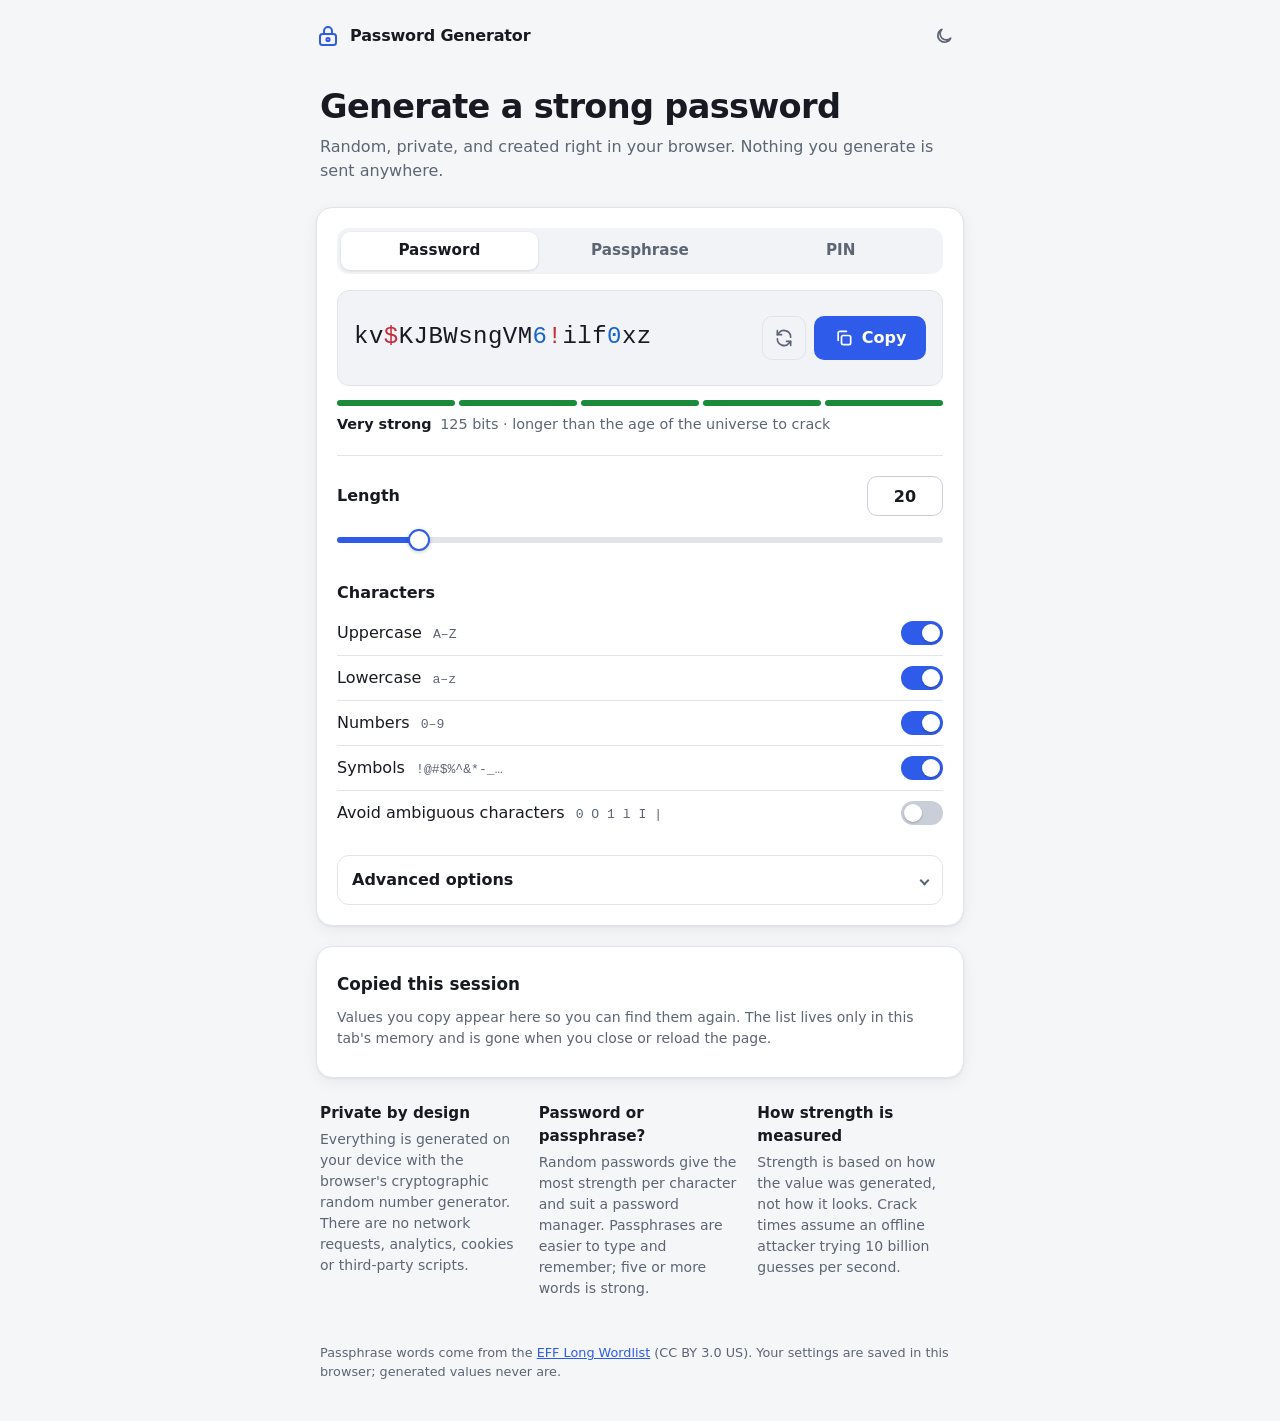
==== index.html @ a78778c0 "Ignore leading zeros and non-digits in numeric inputs Replace type="number" inputs with text inputs " ====
<!doctype html>
<html lang="en">
<head>
  <meta charset="utf-8">
  <meta name="viewport" content="width=device-width, initial-scale=1">
  <meta http-equiv="Content-Security-Policy" content="default-src 'none'; script-src 'self'; style-src 'self'; img-src 'self' data:; base-uri 'none'; form-action 'none'">
  <meta name="referrer" content="no-referrer">
  <title>Password Generator</title>
  <meta name="description" content="Free, open-source generator for strong passwords, passphrases and PINs. Runs entirely in your browser: nothing is sent anywhere.">
  <meta name="theme-color" content="#f5f6f8" media="(prefers-color-scheme: light)">
  <meta name="theme-color" content="#0f1115" media="(prefers-color-scheme: dark)">
  <link rel="icon" href="favicon.svg" type="image/svg+xml">
  <link rel="stylesheet" href="assets/css/style.css">
  <script src="assets/js/theme.js"></script>
</head>
<body>
  <header class="topbar">
    <div class="brand">
      <svg class="brand-icon" viewBox="0 0 24 24" aria-hidden="true"><rect x="4" y="10" width="16" height="11" rx="2.5"/><path d="M8 10V7a4 4 0 0 1 8 0v3"/><circle cx="12" cy="15.5" r="1.6"/></svg>
      <span>Password Generator</span>
    </div>
    <button id="theme-toggle" class="icon-btn" type="button" aria-label="Switch to dark theme" title="Toggle theme">
      <svg class="icon-moon" viewBox="0 0 24 24" aria-hidden="true"><path d="M20 14.5A8 8 0 1 1 9.5 4a6.5 6.5 0 0 0 10.5 10.5z"/></svg>
      <svg class="icon-sun" viewBox="0 0 24 24" aria-hidden="true"><circle cx="12" cy="12" r="4"/><path d="M12 2v2M12 20v2M4.9 4.9l1.4 1.4M17.7 17.7l1.4 1.4M2 12h2M20 12h2M4.9 19.1l1.4-1.4M17.7 6.3l1.4-1.4"/></svg>
    </button>
  </header>

  <main class="container">
    <div class="intro">
      <h1>Generate a strong password</h1>
      <p>Random, private, and created right in your browser. Nothing you generate is sent anywhere.</p>
    </div>

    <section class="card generator" aria-label="Generator">
      <div class="tabs" role="tablist" aria-label="What to generate">
        <button type="button" role="tab" id="tab-password" data-mode="password" aria-controls="panel-password" aria-selected="true">Password</button>
        <button type="button" role="tab" id="tab-passphrase" data-mode="passphrase" aria-controls="panel-passphrase" aria-selected="false" tabindex="-1">Passphrase</button>
        <button type="button" role="tab" id="tab-pin" data-mode="pin" aria-controls="panel-pin" aria-selected="false" tabindex="-1">PIN</button>
      </div>

      <div class="output" id="output">
        <output id="result" class="result" aria-label="Generated value"></output>
        <div class="output-actions">
          <button id="regenerate" class="icon-btn icon-btn-lg" type="button" aria-label="Generate a new one" title="Generate a new one">
            <svg viewBox="0 0 24 24" aria-hidden="true"><path d="M20 11a8 8 0 0 0-14.3-4.9L4 8"/><path d="M4 3v5h5"/><path d="M4 13a8 8 0 0 0 14.3 4.9L20 16"/><path d="M20 21v-5h-5"/></svg>
          </button>
          <button id="copy" class="btn btn-primary" type="button">
            <svg viewBox="0 0 24 24" aria-hidden="true"><rect x="9" y="9" width="11" height="11" rx="2"/><path d="M5 15V6a2 2 0 0 1 2-2h8"/></svg>
            <span id="copy-label">Copy</span>
          </button>
        </div>
      </div>

      <div class="strength" id="strength" data-score="0">
        <div class="meter" aria-hidden="true"><span></span><span></span><span></span><span></span><span></span></div>
        <p class="strength-text" aria-live="polite">
          <strong id="strength-label">–</strong>
          <span id="strength-detail"></span>
        </p>
      </div>

      <!-- Password options -->
      <div class="panel" id="panel-password" role="tabpanel" aria-labelledby="tab-password">
        <div class="field">
          <div class="field-head">
            <label for="pw-length-range">Length</label>
            <input class="num" type="text" id="pw-length" inputmode="numeric" pattern="[0-9]*" maxlength="3" role="spinbutton" spellcheck="false" aria-label="Password length">
          </div>
          <input type="range" id="pw-length-range" class="range">
        </div>

        <fieldset class="group">
          <legend>Characters</legend>
          <label class="toggle"><input type="checkbox" id="pw-upper"><span class="switch" aria-hidden="true"></span><span class="toggle-text">Uppercase <small>A–Z</small></span></label>
          <label class="toggle"><input type="checkbox" id="pw-lower"><span class="switch" aria-hidden="true"></span><span class="toggle-text">Lowercase <small>a–z</small></span></label>
          <label class="toggle"><input type="checkbox" id="pw-digits"><span class="switch" aria-hidden="true"></span><span class="toggle-text">Numbers <small>0–9</small></span></label>
          <label class="toggle"><input type="checkbox" id="pw-symbols"><span class="switch" aria-hidden="true"></span><span class="toggle-text">Symbols <small id="pw-symbols-preview">!@#$%^&amp;*</small></span></label>
          <label class="toggle"><input type="checkbox" id="pw-ambiguous"><span class="switch" aria-hidden="true"></span><span class="toggle-text">Avoid ambiguous characters <small>0 O 1 l I |</small></span></label>
        </fieldset>

        <details class="advanced">
          <summary>Advanced options</summary>
          <div class="advanced-body">
            <div class="row-2">
              <div class="field-inline">
                <label for="pw-min-digits">Minimum numbers</label>
                <input class="num" type="text" id="pw-min-digits" inputmode="numeric" pattern="[0-9]*" maxlength="3" role="spinbutton" spellcheck="false">
              </div>
              <div class="field-inline">
                <label for="pw-min-symbols">Minimum symbols</label>
                <input class="num" type="text" id="pw-min-symbols" inputmode="numeric" pattern="[0-9]*" maxlength="3" role="spinbutton" spellcheck="false">
              </div>
            </div>
            <div class="field-text">
              <label for="pw-symbol-set">Symbols to use</label>
              <input type="text" id="pw-symbol-set" class="text mono" spellcheck="false" autocomplete="off" autocapitalize="off">
              <p class="hint">Some sites only accept certain symbols. Edit this list to match.</p>
            </div>
            <div class="field-text">
              <label for="pw-exclude">Never use these characters</label>
              <input type="text" id="pw-exclude" class="text mono" spellcheck="false" autocomplete="off" autocapitalize="off" placeholder="e.g. &quot;'`\">
            </div>
            <button type="button" id="pw-reset" class="btn btn-ghost btn-sm">Reset to defaults</button>
          </div>
        </details>
      </div>

      <!-- Passphrase options -->
      <div class="panel" id="panel-passphrase" role="tabpanel" aria-labelledby="tab-passphrase" hidden>
        <div class="field">
          <div class="field-head">
            <label for="pp-words-range">Number of words</label>
            <input class="num" type="text" id="pp-words" inputmode="numeric" pattern="[0-9]*" maxlength="3" role="spinbutton" spellcheck="false" aria-label="Number of words">
          </div>
          <input type="range" id="pp-words-range" class="range">
        </div>

        <div class="field-select">
          <label for="pp-separator">Separator</label>
          <div class="select-wrap">
            <select id="pp-separator">
              <option value="hyphen">Hyphen ( - )</option>
              <option value="space">Space</option>
              <option value="period">Period ( . )</option>
              <option value="comma">Comma ( , )</option>
              <option value="underscore">Underscore ( _ )</option>
              <option value="none">None</option>
              <option value="digits">Random numbers</option>
              <option value="digitsSymbols">Random numbers &amp; symbols</option>
            </select>
          </div>
        </div>

        <fieldset class="group">
          <legend>Options</legend>
          <label class="toggle"><input type="checkbox" id="pp-capitalize"><span class="switch" aria-hidden="true"></span><span class="toggle-text">Capitalize words</span></label>
          <label class="toggle"><input type="checkbox" id="pp-number"><span class="switch" aria-hidden="true"></span><span class="toggle-text">Include a number</span></label>
        </fieldset>
      </div>

      <!-- PIN options -->
      <div class="panel" id="panel-pin" role="tabpanel" aria-labelledby="tab-pin" hidden>
        <div class="field">
          <div class="field-head">
            <label for="pin-length-range">Length</label>
            <input class="num" type="text" id="pin-length" inputmode="numeric" pattern="[0-9]*" maxlength="3" role="spinbutton" spellcheck="false" aria-label="PIN length">
          </div>
          <input type="range" id="pin-length-range" class="range">
        </div>
        <p class="hint">PINs are only safe where attempts are limited, like a phone or bank card that locks after a few wrong tries. Never use one as an account password.</p>
      </div>
    </section>

    <section class="card history" aria-labelledby="history-title">
      <div class="history-head">
        <h2 id="history-title">Copied this session</h2>
        <button type="button" id="history-clear" class="btn btn-ghost btn-sm" hidden>Clear</button>
      </div>
      <p class="hint" id="history-empty">Values you copy appear here so you can find them again. The list lives only in this tab's memory and is gone when you close or reload the page.</p>
      <ol class="history-list" id="history-list"></ol>
    </section>

    <section class="info" aria-label="About">
      <div class="info-item">
        <h3>Private by design</h3>
        <p>Everything is generated on your device with the browser's cryptographic random number generator. There are no network requests, analytics, cookies or third-party scripts.</p>
      </div>
      <div class="info-item">
        <h3>Password or passphrase?</h3>
        <p>Random passwords give the most strength per character and suit a password manager. Passphrases are easier to type and remember; five or more words is strong.</p>
      </div>
      <div class="info-item">
        <h3>How strength is measured</h3>
        <p>Strength is based on how the value was generated, not how it looks. Crack times assume an offline attacker trying 10 billion guesses per second.</p>
      </div>
    </section>
  </main>

  <footer class="footer">
    <p>Passphrase words come from the <a href="https://www.eff.org/dice" rel="noopener noreferrer">EFF Long Wordlist</a> (CC BY 3.0 US). Your settings are saved in this browser; generated values never are.</p>
  </footer>

  <div id="toast" class="toast" role="status" aria-live="polite"></div>

  <script src="assets/js/wordlist.js"></script>
  <script src="assets/js/generator.js"></script>
  <script src="assets/js/app.js"></script>
</body>
</html>
---- assets/css/style.css ----
/* ---------- tokens ---------- */

:root {
  color-scheme: light;
  --bg: #f5f6f8;
  --surface: #ffffff;
  --surface-2: #f1f3f6;
  --border: #e1e4ea;
  --border-strong: #c9ced8;
  --text: #171a20;
  --muted: #5d6573;
  --accent: #2f5bea;
  --accent-hover: #2349c4;
  --accent-soft: #e8eeff;
  --on-accent: #ffffff;
  --ring: rgba(47, 91, 234, 0.4);
  --digit: #1765cc;
  --symbol: #c92a3a;
  --s0: #d6334a;
  --s1: #e8711a;
  --s2: #d39e00;
  --s3: #2f9e44;
  --s4: #1b8a3a;
  --shadow: 0 1px 2px rgba(16, 24, 40, 0.05), 0 4px 16px rgba(16, 24, 40, 0.06);
  --radius: 16px;
  --radius-sm: 10px;
  --font: system-ui, -apple-system, "Segoe UI", Roboto, "Helvetica Neue", Arial, sans-serif;
  --mono: ui-monospace, "SF Mono", "Cascadia Mono", "JetBrains Mono", Menlo, Consolas, "Liberation Mono", monospace;
}

@media (prefers-color-scheme: dark) {
  :root:not([data-theme="light"]) {
    color-scheme: dark;
    --bg: #0f1115;
    --surface: #171a20;
    --surface-2: #1f232b;
    --border: #2a2f39;
    --border-strong: #3a414e;
    --text: #e9ebef;
    --muted: #9aa2b1;
    --accent: #7091ff;
    --accent-hover: #8ea8ff;
    --accent-soft: #1d2540;
    --on-accent: #0b1022;
    --ring: rgba(112, 145, 255, 0.45);
    --digit: #6cb0ff;
    --symbol: #ff7b86;
    --s0: #ff5d6e;
    --s1: #ff9447;
    --s2: #f2c230;
    --s3: #4cc366;
    --s4: #37d46a;
    --shadow: 0 1px 2px rgba(0, 0, 0, 0.3), 0 8px 24px rgba(0, 0, 0, 0.25);
  }
}

:root[data-theme="dark"] {
  color-scheme: dark;
  --bg: #0f1115;
  --surface: #171a20;
  --surface-2: #1f232b;
  --border: #2a2f39;
  --border-strong: #3a414e;
  --text: #e9ebef;
  --muted: #9aa2b1;
  --accent: #7091ff;
  --accent-hover: #8ea8ff;
  --accent-soft: #1d2540;
  --on-accent: #0b1022;
  --ring: rgba(112, 145, 255, 0.45);
  --digit: #6cb0ff;
  --symbol: #ff7b86;
  --s0: #ff5d6e;
  --s1: #ff9447;
  --s2: #f2c230;
  --s3: #4cc366;
  --s4: #37d46a;
  --shadow: 0 1px 2px rgba(0, 0, 0, 0.3), 0 8px 24px rgba(0, 0, 0, 0.25);
}

/* ---------- base ---------- */

*, *::before, *::after { box-sizing: border-box; }

html { -webkit-text-size-adjust: 100%; }

body {
  margin: 0;
  background: var(--bg);
  color: var(--text);
  font-family: var(--font);
  font-size: 16px;
  line-height: 1.5;
  -webkit-font-smoothing: antialiased;
}

[hidden] { display: none !important; }

.preload *, .preload *::before, .preload *::after { transition: none !important; }

h1, h2, h3, p { margin: 0; }

a { color: var(--accent); }
a:hover { color: var(--accent-hover); }

button, input, select { font: inherit; color: inherit; }

:focus-visible {
  outline: 2px solid var(--accent);
  outline-offset: 2px;
}

svg { width: 20px; height: 20px; fill: none; stroke: currentColor; stroke-width: 2; stroke-linecap: round; stroke-linejoin: round; flex: none; }

.offscreen { position: fixed; top: 0; left: -9999px; opacity: 0; }

/* ---------- layout ---------- */

.topbar {
  max-width: 680px;
  margin: 0 auto;
  padding: 16px;
  display: flex;
  align-items: center;
  justify-content: space-between;
}

.brand { display: flex; align-items: center; gap: 10px; font-weight: 650; letter-spacing: -0.01em; }
.brand-icon { width: 24px; height: 24px; color: var(--accent); }

.container {
  max-width: 680px;
  margin: 0 auto;
  padding: 8px 16px 32px;
  display: flex;
  flex-direction: column;
  gap: 20px;
}

.intro { padding: 8px 4px 4px; }
.intro h1 { font-size: clamp(1.6rem, 1.2rem + 1.6vw, 2.1rem); line-height: 1.15; letter-spacing: -0.02em; font-weight: 700; }
.intro p { margin-top: 8px; color: var(--muted); }

.card {
  background: var(--surface);
  border: 1px solid var(--border);
  border-radius: var(--radius);
  box-shadow: var(--shadow);
  padding: 20px;
}

/* ---------- buttons ---------- */

.btn {
  display: inline-flex;
  align-items: center;
  justify-content: center;
  gap: 8px;
  height: 44px;
  padding: 0 18px;
  border-radius: var(--radius-sm);
  border: 1px solid transparent;
  font-weight: 600;
  cursor: pointer;
  transition: background-color 0.15s, color 0.15s, border-color 0.15s, transform 0.05s;
}
.btn:active { transform: translateY(1px); }
.btn:disabled { opacity: 0.5; cursor: not-allowed; }

.btn-primary { background: var(--accent); color: var(--on-accent); min-width: 112px; }
.btn-primary:hover:not(:disabled) { background: var(--accent-hover); }
.btn-primary.is-copied { background: var(--s3); color: #fff; }

.btn-ghost { background: transparent; border-color: var(--border-strong); color: var(--text); }
.btn-ghost:hover { background: var(--surface-2); }
.btn-sm { height: 34px; padding: 0 12px; font-size: 0.875rem; font-weight: 550; }

.icon-btn {
  display: inline-grid;
  place-items: center;
  width: 40px;
  height: 40px;
  border-radius: var(--radius-sm);
  border: 1px solid transparent;
  background: transparent;
  color: var(--muted);
  cursor: pointer;
  transition: background-color 0.15s, color 0.15s;
}
.icon-btn:hover { background: var(--surface-2); color: var(--text); }
.icon-btn-lg { width: 44px; height: 44px; border-color: var(--border); }
.icon-btn.is-spinning svg { animation: spin 0.45s ease-out; }
@keyframes spin { from { transform: rotate(0); } to { transform: rotate(180deg); } }

#theme-toggle .icon-sun { display: none; }
:root[data-theme="dark"] #theme-toggle .icon-moon { display: none; }
:root[data-theme="dark"] #theme-toggle .icon-sun { display: block; }
@media (prefers-color-scheme: dark) {
  :root:not([data-theme="light"]) #theme-toggle .icon-moon { display: none; }
  :root:not([data-theme="light"]) #theme-toggle .icon-sun { display: block; }
}

/* ---------- tabs ---------- */

.tabs {
  display: grid;
  grid-template-columns: repeat(3, 1fr);
  gap: 4px;
  padding: 4px;
  background: var(--surface-2);
  border-radius: 12px;
}
.tabs [role="tab"] {
  height: 38px;
  border: 0;
  border-radius: 9px;
  background: transparent;
  color: var(--muted);
  font-weight: 600;
  font-size: 0.95rem;
  cursor: pointer;
  transition: background-color 0.15s, color 0.15s;
}
.tabs [role="tab"]:hover { color: var(--text); }
.tabs [role="tab"][aria-selected="true"] {
  background: var(--surface);
  color: var(--text);
  box-shadow: 0 1px 3px rgba(16, 24, 40, 0.12);
}

/* ---------- output ---------- */

.output {
  margin-top: 16px;
  display: flex;
  align-items: center;
  gap: 12px;
  padding: 16px;
  min-height: 96px;
  background: var(--surface-2);
  border: 1px solid var(--border);
  border-radius: 12px;
}

.result {
  flex: 1;
  min-width: 0;
  font-family: var(--mono);
  font-size: 1.5rem;
  line-height: 1.35;
  letter-spacing: 0.02em;
  white-space: pre-wrap;
  overflow-wrap: anywhere;
  word-break: break-all;
  user-select: all;
  -webkit-user-select: all;
}
/* Passphrases wrap between words, not mid-word. */
.result[data-mode="passphrase"] { word-break: normal; }
.result[data-size="sm"] { font-size: 1.2rem; }
.result[data-size="xs"] { font-size: 1rem; }
.result[data-size="error"] { font-family: var(--font); font-size: 1rem; color: var(--s0); user-select: text; -webkit-user-select: text; }

.c-digit { color: var(--digit); }
.c-symbol { color: var(--symbol); }

.output-actions { display: flex; gap: 8px; flex: none; }

/* ---------- strength ---------- */

.strength { margin-top: 14px; }
.meter { display: grid; grid-template-columns: repeat(5, 1fr); gap: 4px; }
.meter span { height: 6px; border-radius: 3px; background: var(--border); transition: background-color 0.2s; }

.strength[data-score="0"] .meter span:nth-child(-n+1) { background: var(--s0); }
.strength[data-score="1"] .meter span:nth-child(-n+2) { background: var(--s1); }
.strength[data-score="2"] .meter span:nth-child(-n+3) { background: var(--s2); }
.strength[data-score="3"] .meter span:nth-child(-n+4) { background: var(--s3); }
.strength[data-score="4"] .meter span { background: var(--s4); }

.strength-text { margin-top: 8px; font-size: 0.9rem; color: var(--muted); min-height: 1.5em; }
.strength-text strong { color: var(--text); margin-right: 4px; }
.strength[data-score="0"] strong { color: var(--s0); }
.strength[data-score="1"] strong { color: var(--s1); }

/* ---------- option panels ---------- */

.panel { margin-top: 20px; padding-top: 20px; border-top: 1px solid var(--border); display: flex; flex-direction: column; gap: 20px; }

.field-head { display: flex; align-items: center; justify-content: space-between; margin-bottom: 10px; }
label, legend { font-weight: 600; }

.num, .text, select {
  height: 40px;
  border: 1px solid var(--border-strong);
  border-radius: var(--radius-sm);
  background: var(--surface);
  padding: 0 12px;
}
.num { width: 76px; text-align: center; font-variant-numeric: tabular-nums; font-weight: 600; }
.num:disabled, .text:disabled { opacity: 0.5; }
.text { width: 100%; }
.mono { font-family: var(--mono); letter-spacing: 0.04em; }
.num:focus-visible, .text:focus-visible, select:focus-visible { outline: none; border-color: var(--accent); box-shadow: 0 0 0 3px var(--ring); }

/* range */
.range {
  --fill: 50%;
  -webkit-appearance: none;
  appearance: none;
  width: 100%;
  height: 28px;
  margin: 0;
  background: transparent;
  cursor: pointer;
}
.range:focus-visible { outline: none; }
.range::-webkit-slider-runnable-track {
  height: 6px;
  border-radius: 3px;
  background: linear-gradient(to right, var(--accent) var(--fill), var(--border) var(--fill));
}
.range::-moz-range-track { height: 6px; border-radius: 3px; background: var(--border); }
.range::-moz-range-progress { height: 6px; border-radius: 3px; background: var(--accent); }
.range::-webkit-slider-thumb {
  -webkit-appearance: none;
  width: 22px;
  height: 22px;
  margin-top: -8px;
  border-radius: 50%;
  background: var(--surface);
  border: 2px solid var(--accent);
  box-shadow: 0 1px 4px rgba(0, 0, 0, 0.2);
}
.range::-moz-range-thumb {
  width: 18px;
  height: 18px;
  border-radius: 50%;
  background: var(--surface);
  border: 2px solid var(--accent);
  box-shadow: 0 1px 4px rgba(0, 0, 0, 0.2);
}
.range:focus-visible::-webkit-slider-thumb { box-shadow: 0 0 0 4px var(--ring); }
.range:focus-visible::-moz-range-thumb { box-shadow: 0 0 0 4px var(--ring); }

/* toggles */
.group { border: 0; margin: 0; padding: 0; min-width: 0; }
.group legend { padding: 0; margin-bottom: 6px; }

.toggle {
  position: relative;
  display: flex;
  align-items: center;
  gap: 12px;
  padding: 10px 0;
  font-weight: 450;
  cursor: pointer;
}
.toggle + .toggle { border-top: 1px solid var(--border); }
.toggle input { position: absolute; opacity: 0; width: 1px; height: 1px; margin: 0; }
.toggle-text { flex: 1; min-width: 0; }
.toggle-text small { margin-left: 6px; color: var(--muted); font-family: var(--mono); font-size: 0.82rem; }

.switch {
  order: 2;
  position: relative;
  flex: none;
  width: 42px;
  height: 24px;
  border-radius: 12px;
  background: var(--border-strong);
  transition: background-color 0.15s;
}
.switch::after {
  content: "";
  position: absolute;
  top: 3px;
  left: 3px;
  width: 18px;
  height: 18px;
  border-radius: 50%;
  background: #fff;
  box-shadow: 0 1px 2px rgba(0, 0, 0, 0.25);
  transition: transform 0.15s;
}
.toggle input:checked + .switch { background: var(--accent); }
.toggle input:checked + .switch::after { transform: translateX(18px); }
.toggle input:focus-visible + .switch { outline: 2px solid var(--accent); outline-offset: 2px; }

/* select */
.field-select { display: flex; align-items: center; justify-content: space-between; gap: 12px; }
.select-wrap { position: relative; }
.select-wrap::after {
  content: "";
  position: absolute;
  right: 14px;
  top: 50%;
  width: 7px;
  height: 7px;
  border-right: 2px solid var(--muted);
  border-bottom: 2px solid var(--muted);
  transform: translateY(-70%) rotate(45deg);
  pointer-events: none;
}
select { -webkit-appearance: none; appearance: none; padding-right: 36px; min-width: 220px; cursor: pointer; }

/* advanced */
.advanced { border: 1px solid var(--border); border-radius: 12px; }
.advanced summary {
  list-style: none;
  display: flex;
  align-items: center;
  justify-content: space-between;
  padding: 12px 14px;
  font-weight: 600;
  cursor: pointer;
  border-radius: 12px;
}
.advanced summary::-webkit-details-marker { display: none; }
.advanced summary::after {
  content: "";
  width: 7px;
  height: 7px;
  border-right: 2px solid var(--muted);
  border-bottom: 2px solid var(--muted);
  transform: rotate(45deg);
  transition: transform 0.15s;
}
.advanced[open] summary::after { transform: rotate(-135deg); }
.advanced-body { padding: 4px 14px 16px; display: flex; flex-direction: column; gap: 16px; align-items: flex-start; }

.row-2 { display: grid; grid-template-columns: 1fr 1fr; gap: 12px; width: 100%; }
.field-inline { display: flex; align-items: center; justify-content: space-between; gap: 8px; font-size: 0.95rem; }
.field-inline label { font-weight: 500; }
.field-text { display: flex; flex-direction: column; gap: 6px; width: 100%; }
.field-text label { font-weight: 500; font-size: 0.95rem; }

.hint { font-size: 0.875rem; color: var(--muted); }

/* ---------- history ---------- */

.history-head { display: flex; align-items: center; justify-content: space-between; gap: 12px; min-height: 34px; }
.history h2 { font-size: 1.05rem; font-weight: 650; }
.history > .hint { margin-top: 6px; }

.history-list { list-style: none; margin: 8px 0 0; padding: 0; }
.history-list li { display: flex; align-items: center; gap: 12px; padding: 10px 0; }
.history-list li + li { border-top: 1px solid var(--border); }
.history-text { flex: 1; min-width: 0; display: flex; flex-direction: column; }
.history-text code { font-family: var(--mono); font-size: 0.95rem; overflow-wrap: anywhere; word-break: break-all; }
.history-meta { font-size: 0.8rem; color: var(--muted); }

/* ---------- info + footer ---------- */

.info { display: grid; grid-template-columns: repeat(3, 1fr); gap: 16px; padding: 4px; }
.info h3 { font-size: 0.95rem; font-weight: 650; margin-bottom: 4px; }
.info p { font-size: 0.875rem; color: var(--muted); }

.footer { max-width: 680px; margin: 0 auto; padding: 8px 20px 40px; font-size: 0.8rem; color: var(--muted); }

/* ---------- toast ---------- */

.toast {
  position: fixed;
  left: 50%;
  bottom: 24px;
  transform: translate(-50%, 16px);
  max-width: calc(100% - 32px);
  padding: 10px 16px;
  border-radius: 10px;
  background: var(--text);
  color: var(--bg);
  font-size: 0.9rem;
  font-weight: 550;
  box-shadow: 0 8px 24px rgba(0, 0, 0, 0.2);
  opacity: 0;
  pointer-events: none;
  transition: opacity 0.2s, transform 0.2s;
}
.toast.is-visible { opacity: 1; transform: translate(-50%, 0); }

/* ---------- responsive ---------- */

@media (max-width: 600px) {
  .card { padding: 16px; }
  .output { flex-direction: column; align-items: stretch; }
  .result { font-size: 1.3rem; text-align: center; }
  .result[data-size="error"] { text-align: left; }
  .output-actions { justify-content: center; }
  .output-actions .btn-primary { flex: 1; }
  .info { grid-template-columns: 1fr; }
  .row-2 { grid-template-columns: 1fr; }
  .field-select { flex-direction: column; align-items: stretch; }
  .select-wrap select { width: 100%; min-width: 0; }
}

@media (prefers-reduced-motion: reduce) {
  *, *::before, *::after { transition: none !important; animation: none !important; }
}
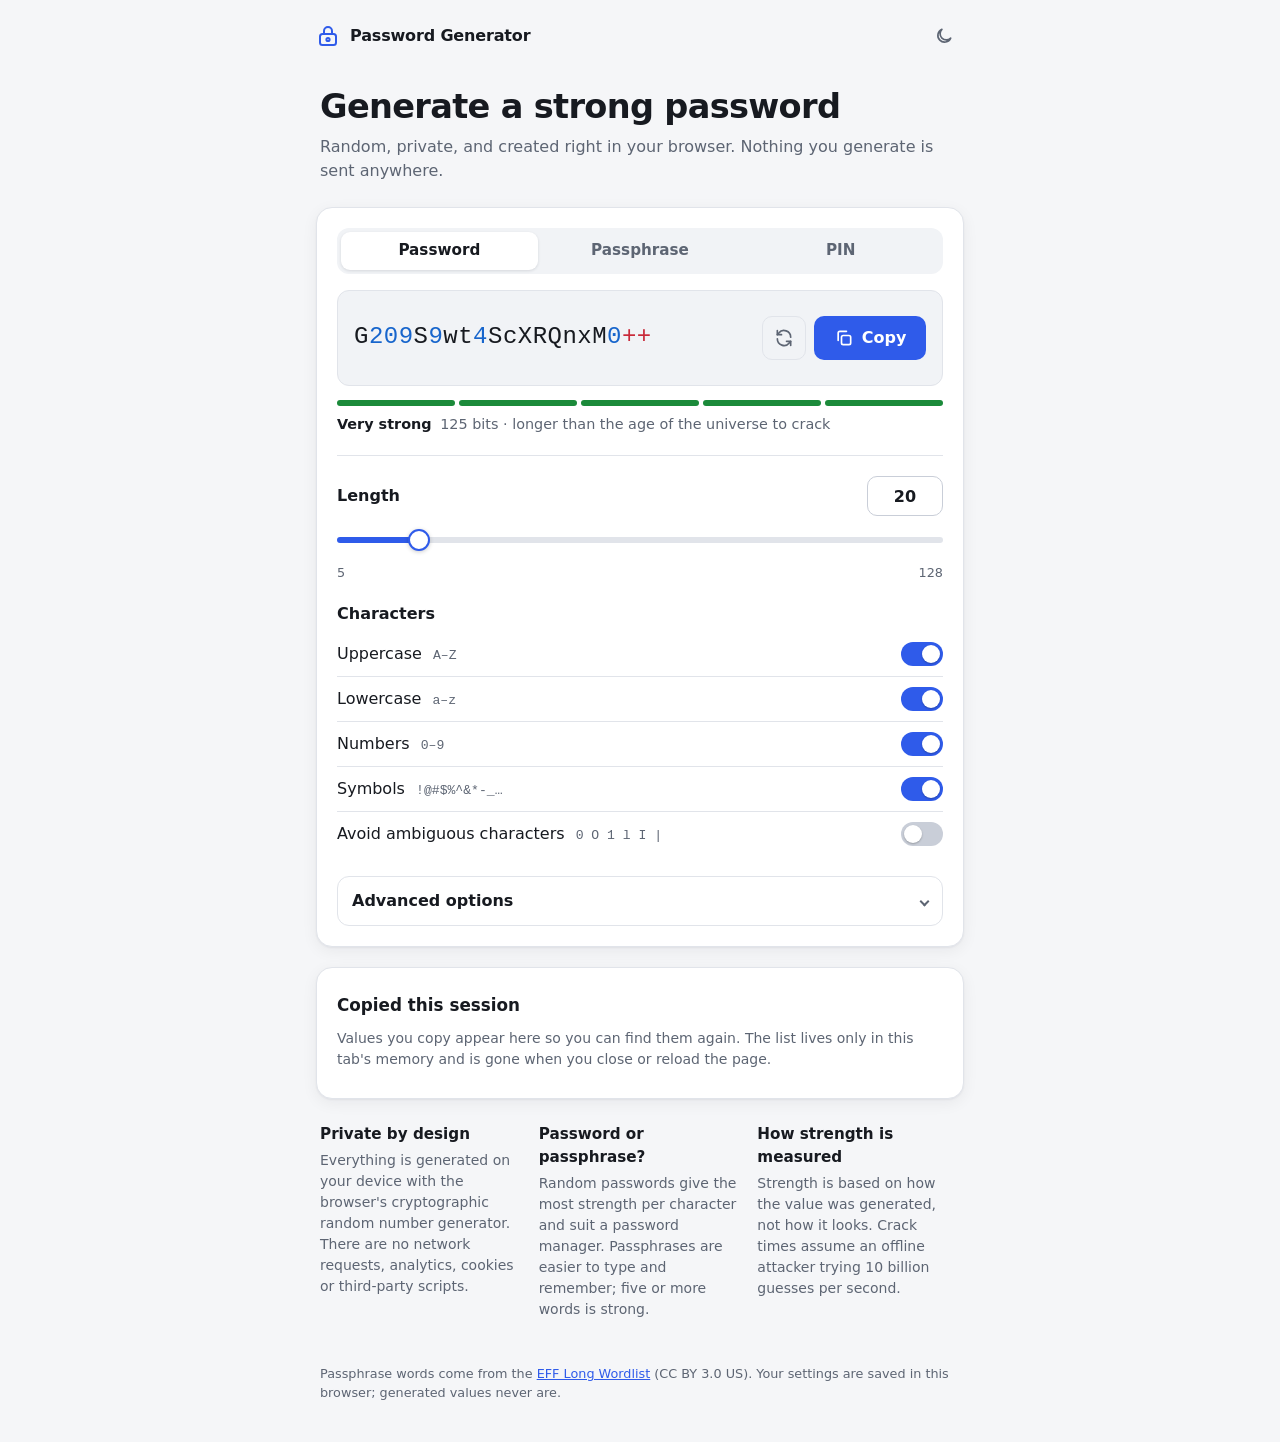
==== commit fc9df687: "Show slider limits and explain a raised password minimum Each length slider now shows its min and ma" ====
--- a/index.html
+++ b/index.html
@@ -67,6 +67,8 @@
             <input class="num" type="text" id="pw-length" inputmode="numeric" pattern="[0-9]*" maxlength="3" role="spinbutton" spellcheck="false" aria-label="Password length">
           </div>
           <input type="range" id="pw-length-range" class="range">
+          <div class="range-scale" id="pw-length-range-scale" aria-hidden="true"><span></span><span></span></div>
+          <p class="hint range-note" id="pw-length-note" aria-live="polite" hidden></p>
         </div>
 
         <fieldset class="group">
@@ -113,6 +115,7 @@
             <input class="num" type="text" id="pp-words" inputmode="numeric" pattern="[0-9]*" maxlength="3" role="spinbutton" spellcheck="false" aria-label="Number of words">
           </div>
           <input type="range" id="pp-words-range" class="range">
+          <div class="range-scale" id="pp-words-range-scale" aria-hidden="true"><span></span><span></span></div>
         </div>
 
         <div class="field-select">
@@ -146,6 +149,7 @@
             <input class="num" type="text" id="pin-length" inputmode="numeric" pattern="[0-9]*" maxlength="3" role="spinbutton" spellcheck="false" aria-label="PIN length">
           </div>
           <input type="range" id="pin-length-range" class="range">
+          <div class="range-scale" id="pin-length-range-scale" aria-hidden="true"><span></span><span></span></div>
         </div>
         <p class="hint">PINs are only safe where attempts are limited, like a phone or bank card that locks after a few wrong tries. Never use one as an account password.</p>
       </div>
--- a/assets/css/style.css
+++ b/assets/css/style.css
@@ -304,6 +304,16 @@
 .num:focus-visible, .text:focus-visible, select:focus-visible { outline: none; border-color: var(--accent); box-shadow: 0 0 0 3px var(--ring); }
 
 /* range */
+.range-scale {
+  display: flex;
+  justify-content: space-between;
+  margin-top: 2px;
+  font-size: 0.8rem;
+  color: var(--muted);
+  font-variant-numeric: tabular-nums;
+}
+.range-note { margin-top: 6px; }
+
 .range {
   --fill: 50%;
   -webkit-appearance: none;
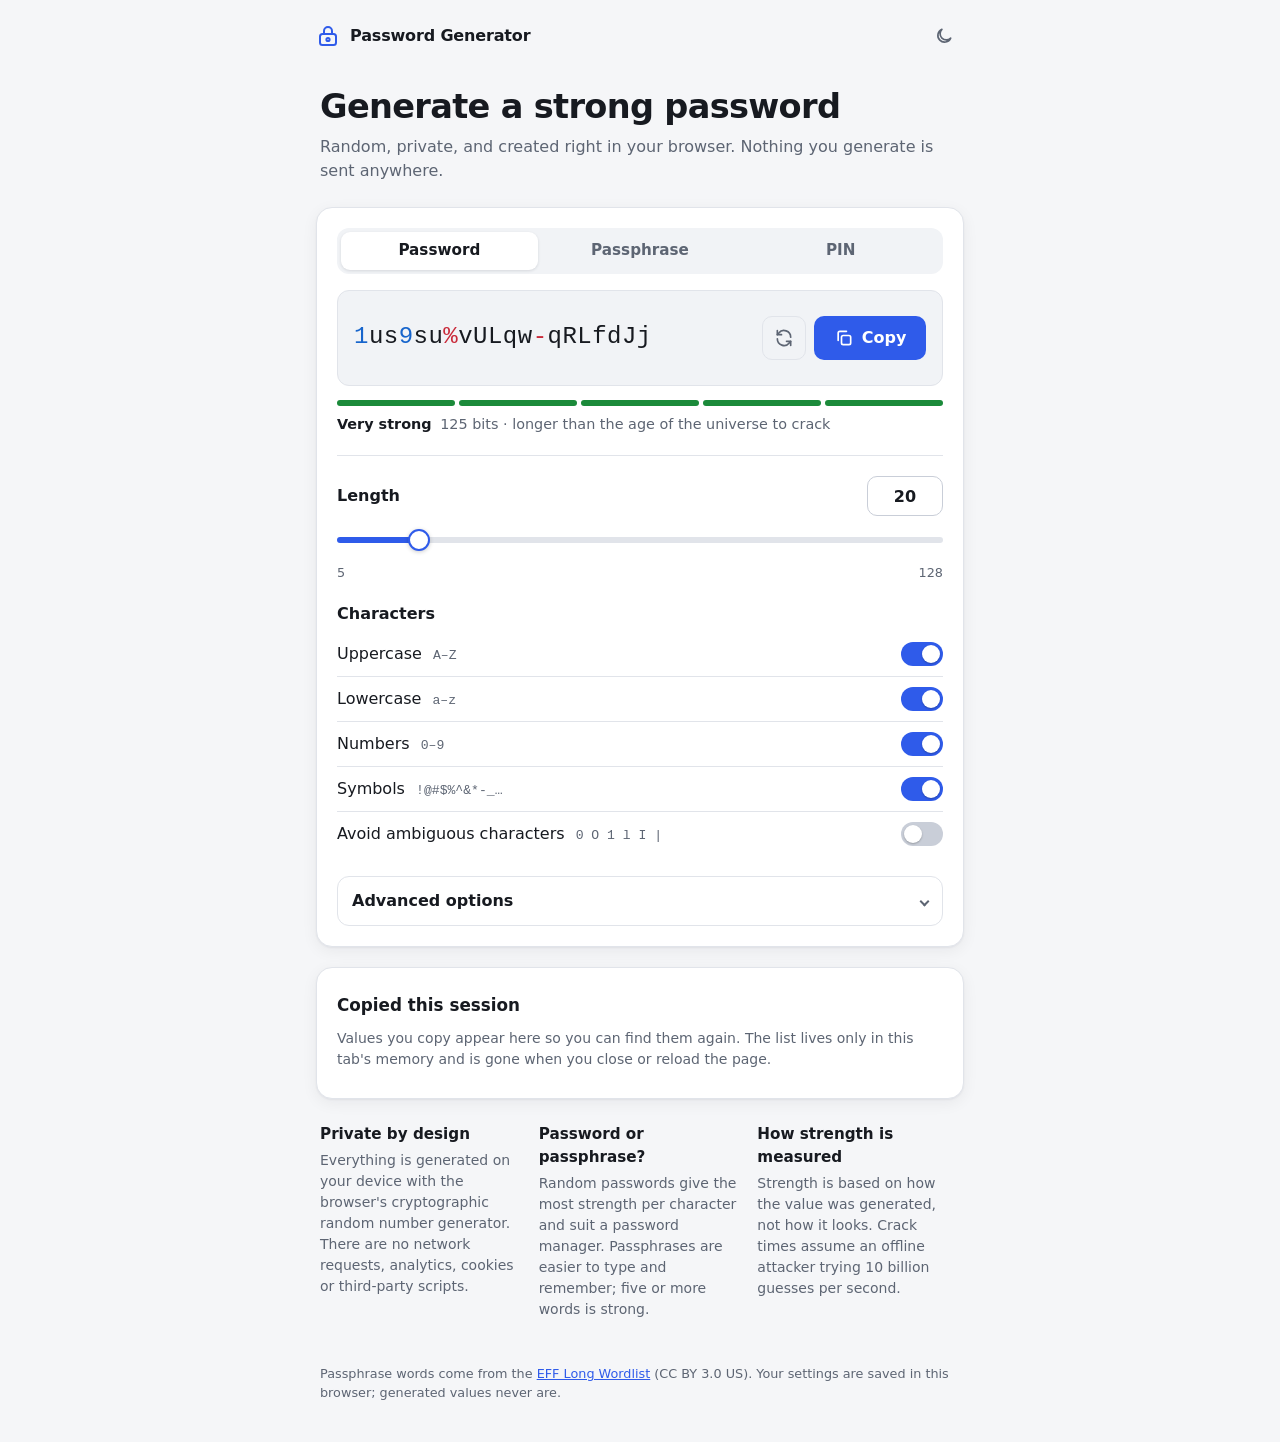
==== commit 4358defd: "Refuse over-limit input in numeric fields; stack advanced minimums Typing a digit that would push a " ====
--- a/index.html
+++ b/index.html
@@ -64,7 +64,7 @@
         <div class="field">
           <div class="field-head">
             <label for="pw-length-range">Length</label>
-            <input class="num" type="text" id="pw-length" inputmode="numeric" pattern="[0-9]*" maxlength="3" role="spinbutton" spellcheck="false" aria-label="Password length">
+            <input class="num" type="text" id="pw-length" inputmode="numeric" pattern="[0-9]*" role="spinbutton" spellcheck="false" aria-label="Password length">
           </div>
           <input type="range" id="pw-length-range" class="range">
           <div class="range-scale" id="pw-length-range-scale" aria-hidden="true"><span></span><span></span></div>
@@ -86,11 +86,11 @@
             <div class="row-2">
               <div class="field-inline">
                 <label for="pw-min-digits">Minimum numbers</label>
-                <input class="num" type="text" id="pw-min-digits" inputmode="numeric" pattern="[0-9]*" maxlength="3" role="spinbutton" spellcheck="false">
+                <input class="num" type="text" id="pw-min-digits" inputmode="numeric" pattern="[0-9]*" role="spinbutton" spellcheck="false">
               </div>
               <div class="field-inline">
                 <label for="pw-min-symbols">Minimum symbols</label>
-                <input class="num" type="text" id="pw-min-symbols" inputmode="numeric" pattern="[0-9]*" maxlength="3" role="spinbutton" spellcheck="false">
+                <input class="num" type="text" id="pw-min-symbols" inputmode="numeric" pattern="[0-9]*" role="spinbutton" spellcheck="false">
               </div>
             </div>
             <div class="field-text">
@@ -112,7 +112,7 @@
         <div class="field">
           <div class="field-head">
             <label for="pp-words-range">Number of words</label>
-            <input class="num" type="text" id="pp-words" inputmode="numeric" pattern="[0-9]*" maxlength="3" role="spinbutton" spellcheck="false" aria-label="Number of words">
+            <input class="num" type="text" id="pp-words" inputmode="numeric" pattern="[0-9]*" role="spinbutton" spellcheck="false" aria-label="Number of words">
           </div>
           <input type="range" id="pp-words-range" class="range">
           <div class="range-scale" id="pp-words-range-scale" aria-hidden="true"><span></span><span></span></div>
@@ -146,7 +146,7 @@
         <div class="field">
           <div class="field-head">
             <label for="pin-length-range">Length</label>
-            <input class="num" type="text" id="pin-length" inputmode="numeric" pattern="[0-9]*" maxlength="3" role="spinbutton" spellcheck="false" aria-label="PIN length">
+            <input class="num" type="text" id="pin-length" inputmode="numeric" pattern="[0-9]*" role="spinbutton" spellcheck="false" aria-label="PIN length">
           </div>
           <input type="range" id="pin-length-range" class="range">
           <div class="range-scale" id="pin-length-range-scale" aria-hidden="true"><span></span><span></span></div>
--- a/assets/css/style.css
+++ b/assets/css/style.css
@@ -299,6 +299,10 @@
 }
 .num { width: 76px; text-align: center; font-variant-numeric: tabular-nums; font-weight: 600; }
 .num:disabled, .text:disabled { opacity: 0.5; }
+.num.is-refused { animation: refuse 0.6s ease-out; }
+@keyframes refuse {
+  0%, 40% { border-color: var(--s0); box-shadow: 0 0 0 3px color-mix(in srgb, var(--s0) 30%, transparent); }
+}
 .text { width: 100%; }
 .mono { font-family: var(--mono); letter-spacing: 0.04em; }
 .num:focus-visible, .text:focus-visible, select:focus-visible { outline: none; border-color: var(--accent); box-shadow: 0 0 0 3px var(--ring); }
@@ -439,7 +443,7 @@
 .advanced[open] summary::after { transform: rotate(-135deg); }
 .advanced-body { padding: 4px 14px 16px; display: flex; flex-direction: column; gap: 16px; align-items: flex-start; }
 
-.row-2 { display: grid; grid-template-columns: 1fr 1fr; gap: 12px; width: 100%; }
+.row-2 { display: grid; grid-template-columns: 1fr; gap: 12px; width: 100%; }
 .field-inline { display: flex; align-items: center; justify-content: space-between; gap: 8px; font-size: 0.95rem; }
 .field-inline label { font-weight: 500; }
 .field-text { display: flex; flex-direction: column; gap: 6px; width: 100%; }
@@ -499,7 +503,6 @@
   .output-actions { justify-content: center; }
   .output-actions .btn-primary { flex: 1; }
   .info { grid-template-columns: 1fr; }
-  .row-2 { grid-template-columns: 1fr; }
   .field-select { flex-direction: column; align-items: stretch; }
   .select-wrap select { width: 100%; min-width: 0; }
 }
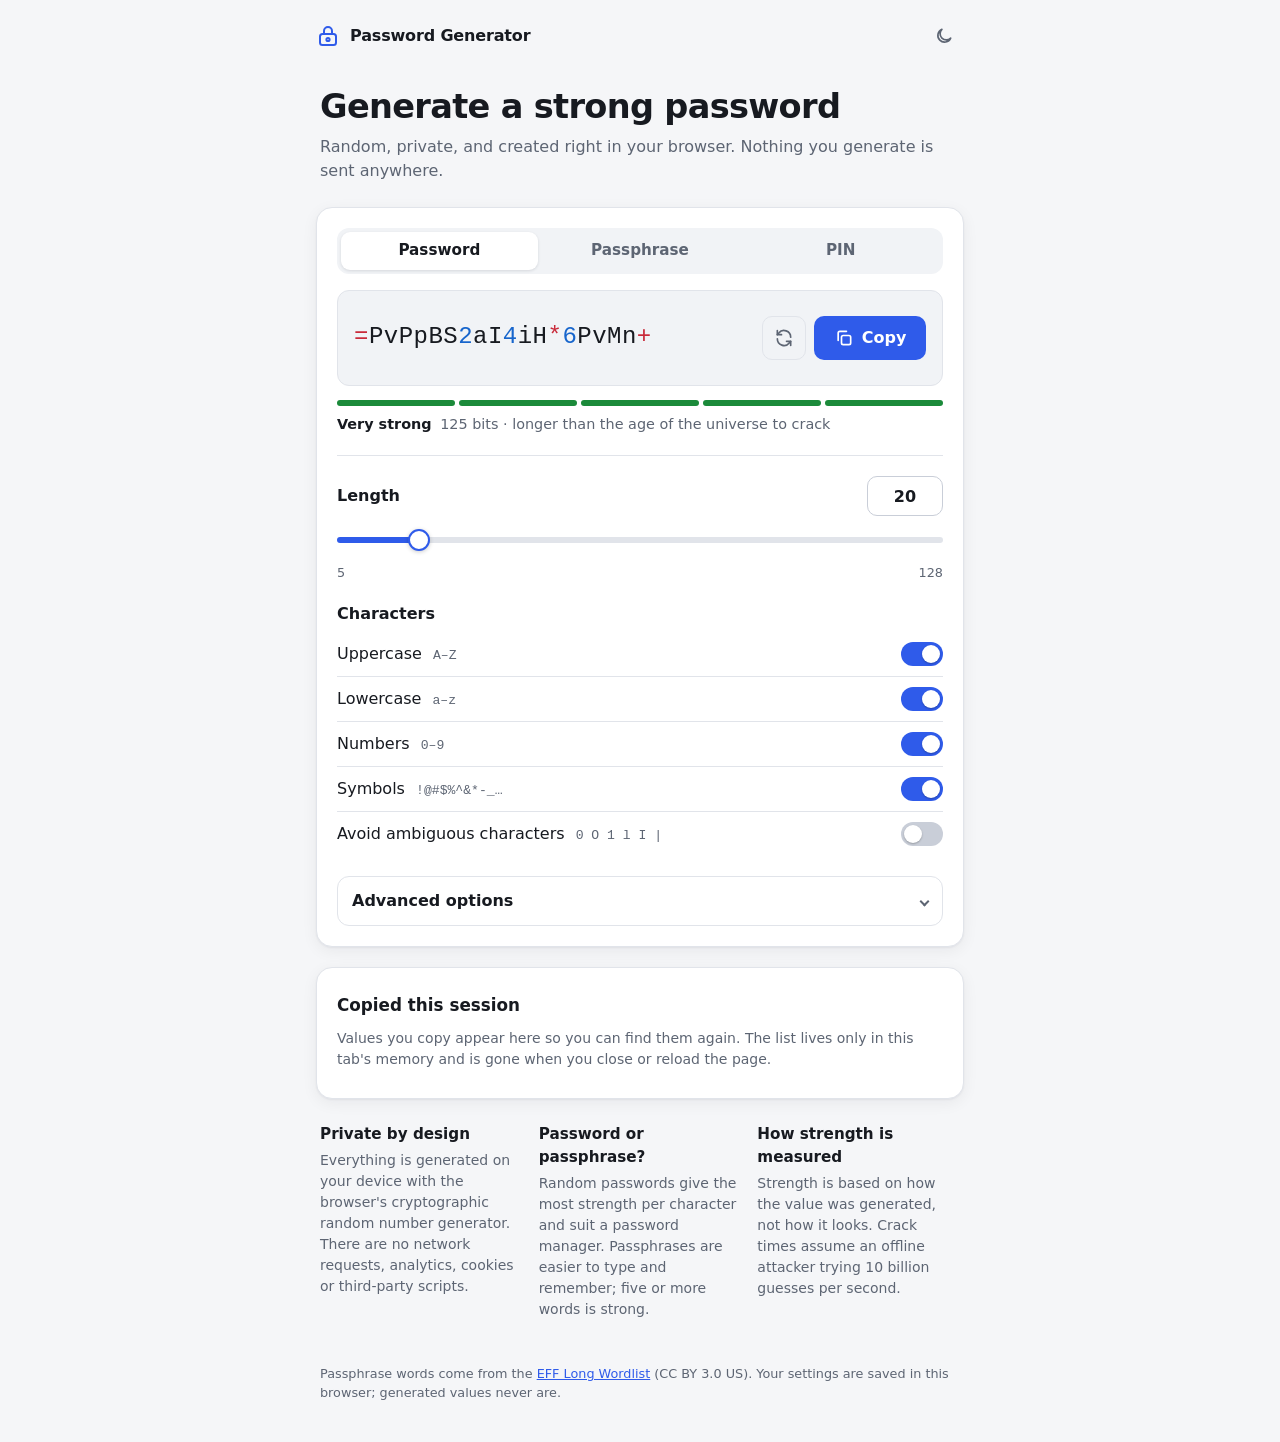
==== commit 6468f8c4: "Link the minimum-length note to Advanced options; show 1–9 hints The note explaining a raised passwo" ====
--- a/index.html
+++ b/index.html
@@ -85,11 +85,11 @@
           <div class="advanced-body">
             <div class="row-2">
               <div class="field-inline">
-                <label for="pw-min-digits">Minimum numbers</label>
+                <label for="pw-min-digits">Minimum numbers <small class="label-hint" id="pw-min-digits-hint"></small></label>
                 <input class="num" type="text" id="pw-min-digits" inputmode="numeric" pattern="[0-9]*" role="spinbutton" spellcheck="false">
               </div>
               <div class="field-inline">
-                <label for="pw-min-symbols">Minimum symbols</label>
+                <label for="pw-min-symbols">Minimum symbols <small class="label-hint" id="pw-min-symbols-hint"></small></label>
                 <input class="num" type="text" id="pw-min-symbols" inputmode="numeric" pattern="[0-9]*" role="spinbutton" spellcheck="false">
               </div>
             </div>
--- a/assets/css/style.css
+++ b/assets/css/style.css
@@ -318,6 +318,20 @@
 }
 .range-note { margin-top: 6px; }
 
+.link-btn {
+  padding: 0;
+  border: 0;
+  background: none;
+  color: var(--accent);
+  font: inherit;
+  text-decoration: underline;
+  text-underline-offset: 2px;
+  cursor: pointer;
+}
+.link-btn:hover { color: var(--accent-hover); }
+
+.label-hint { margin-left: 4px; color: var(--muted); font-weight: 400; font-size: 0.82rem; font-variant-numeric: tabular-nums; }
+
 .range {
   --fill: 50%;
   -webkit-appearance: none;
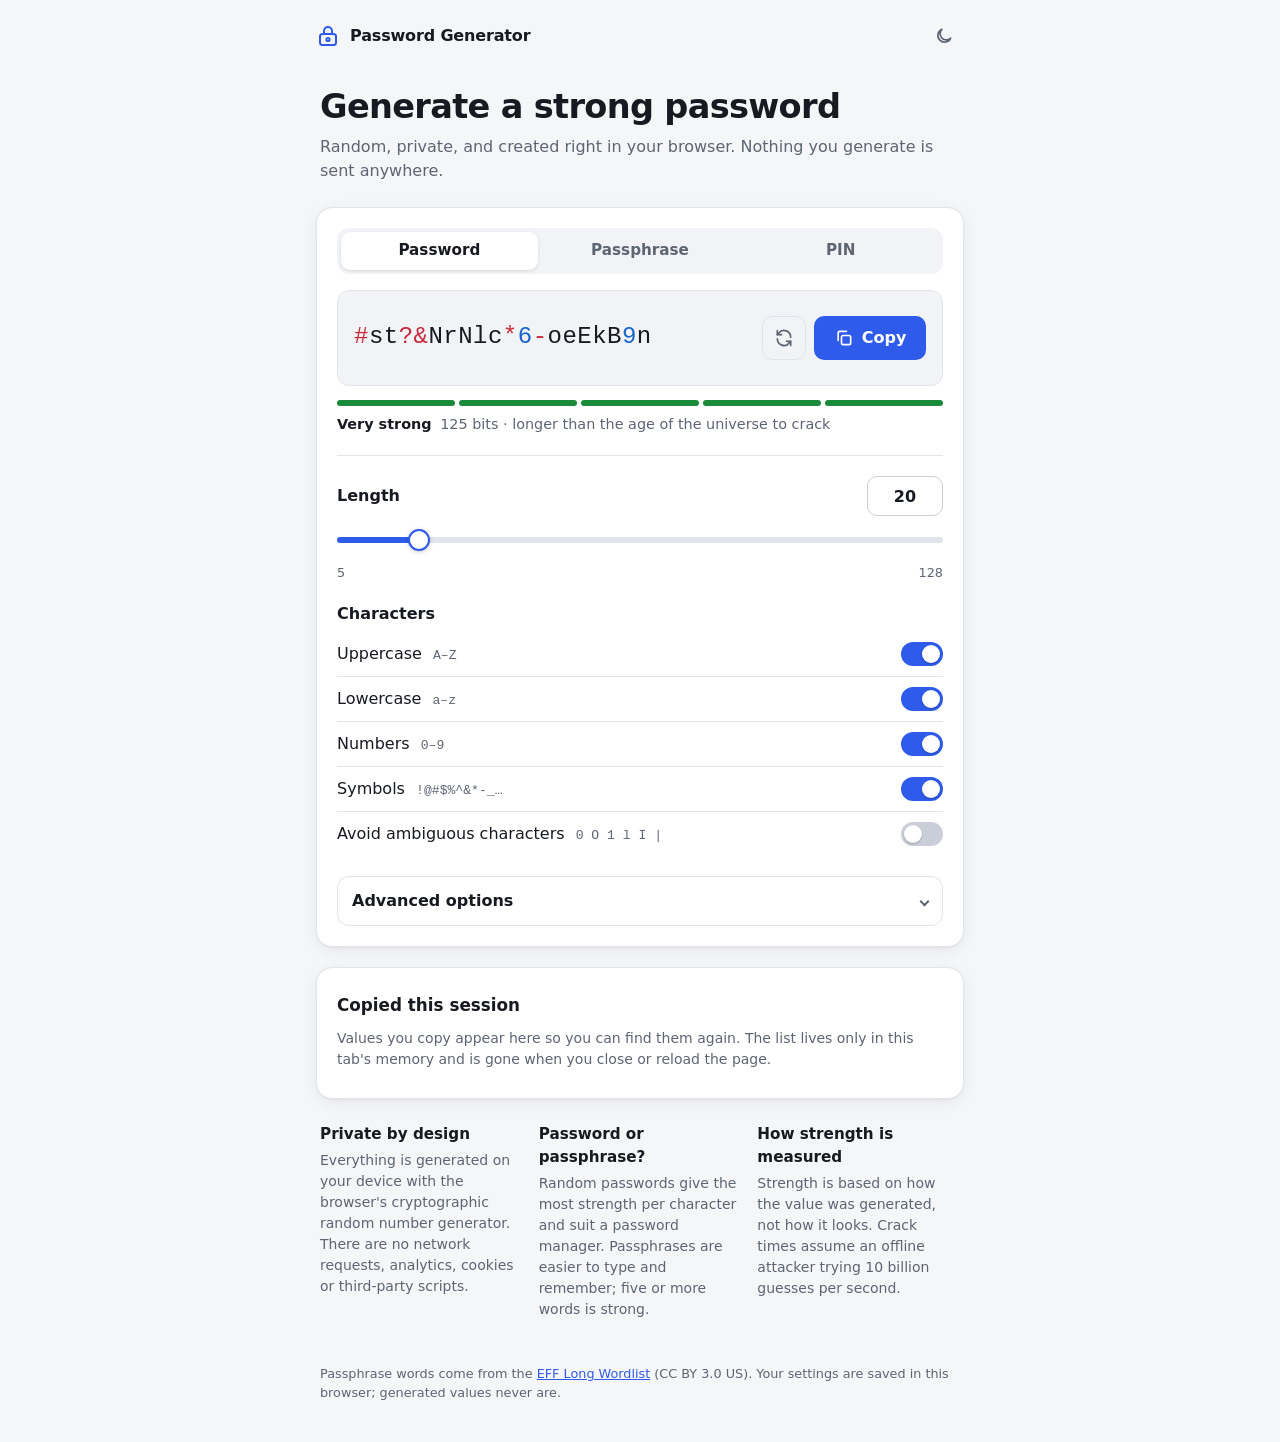
==== commit 92860143: "Remove the minimum-length note and its Advanced options link The slider's min label already shows wh" ====
--- a/index.html
+++ b/index.html
@@ -68,7 +68,6 @@
           </div>
           <input type="range" id="pw-length-range" class="range">
           <div class="range-scale" id="pw-length-range-scale" aria-hidden="true"><span></span><span></span></div>
-          <p class="hint range-note" id="pw-length-note" aria-live="polite" hidden></p>
         </div>
 
         <fieldset class="group">
--- a/assets/css/style.css
+++ b/assets/css/style.css
@@ -316,20 +316,6 @@
   color: var(--muted);
   font-variant-numeric: tabular-nums;
 }
-.range-note { margin-top: 6px; }
-
-.link-btn {
-  padding: 0;
-  border: 0;
-  background: none;
-  color: var(--accent);
-  font: inherit;
-  text-decoration: underline;
-  text-underline-offset: 2px;
-  cursor: pointer;
-}
-.link-btn:hover { color: var(--accent-hover); }
-
 .label-hint { margin-left: 4px; color: var(--muted); font-weight: 400; font-size: 0.82rem; font-variant-numeric: tabular-nums; }
 
 .range {
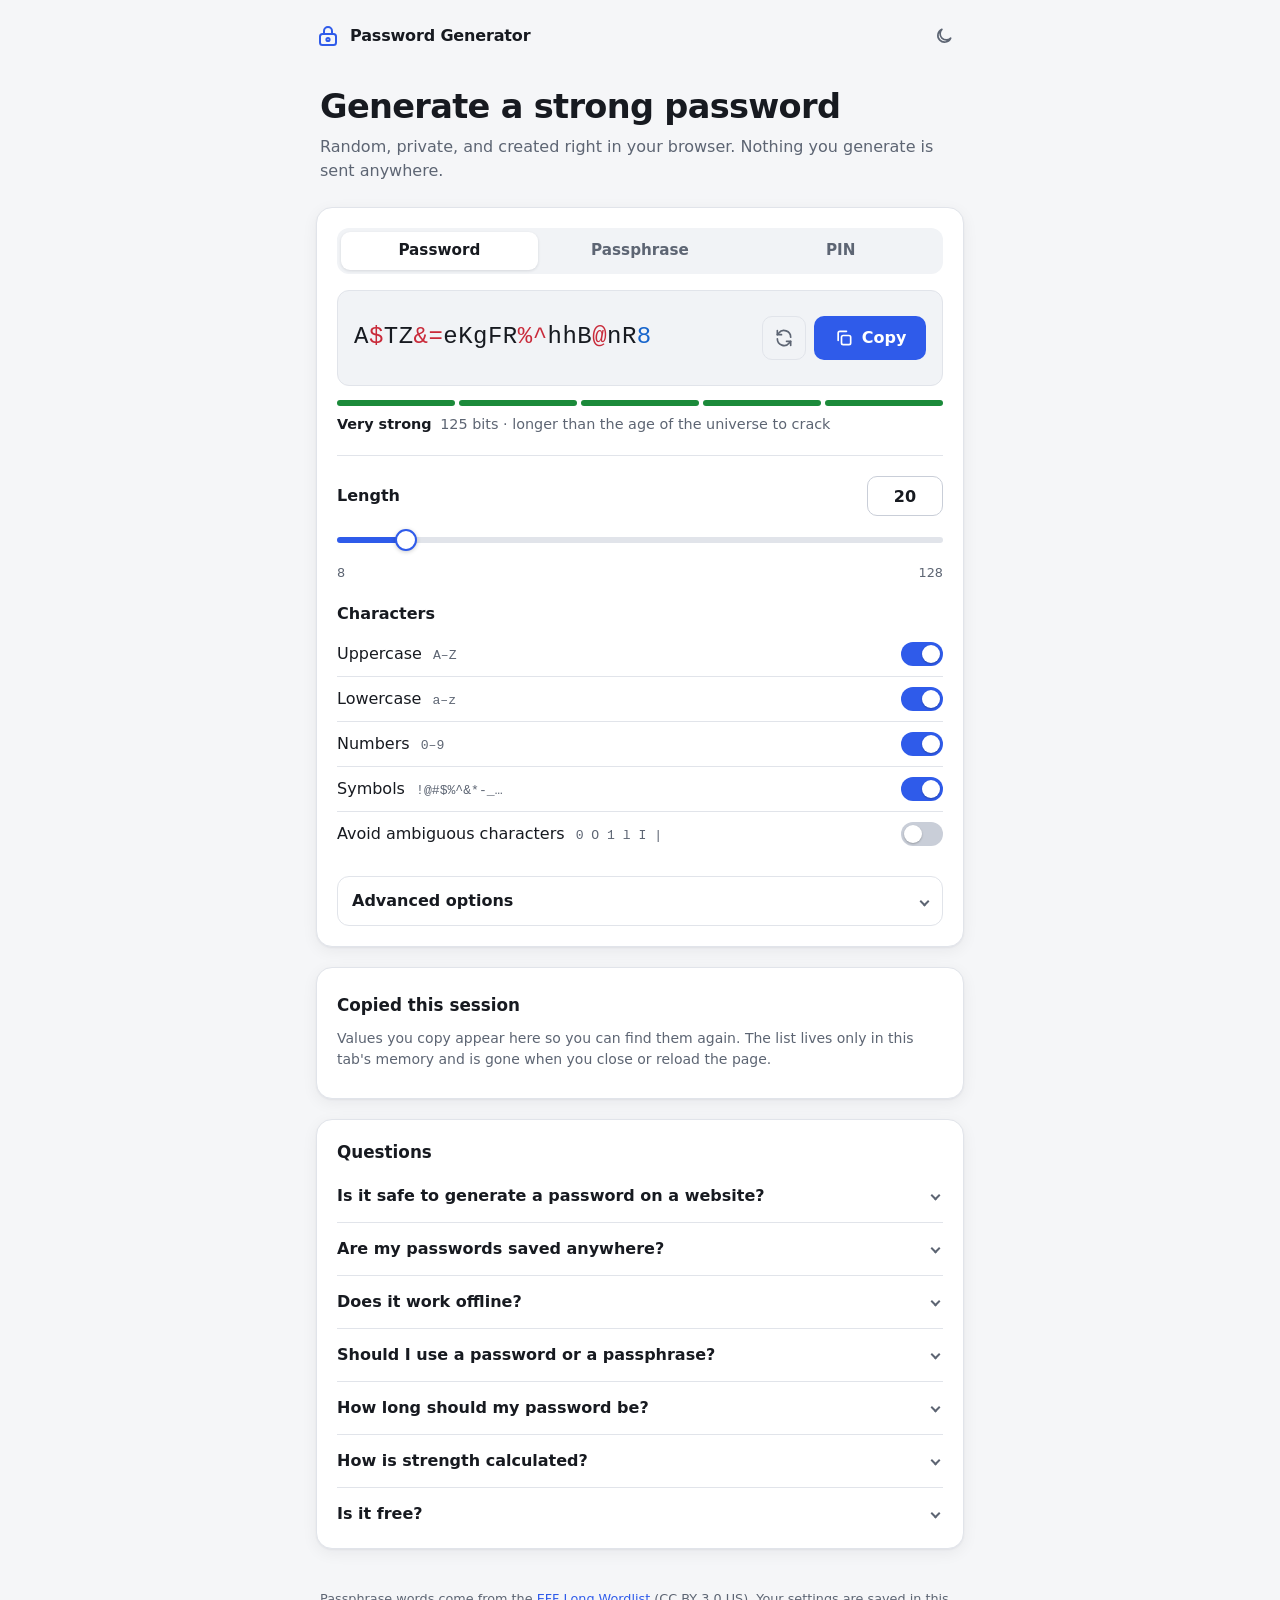
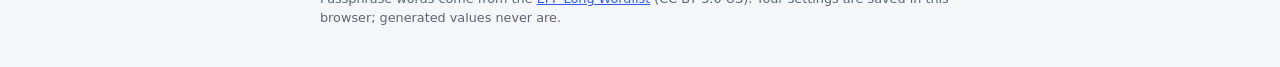
==== commit 95118b5a: "Make the site discoverable, installable and usable offline - SEO: descriptive title and meta descrip" ====
--- a/index.html
+++ b/index.html
@@ -3,13 +3,61 @@
 <head>
   <meta charset="utf-8">
   <meta name="viewport" content="width=device-width, initial-scale=1">
-  <meta http-equiv="Content-Security-Policy" content="default-src 'none'; script-src 'self'; style-src 'self'; img-src 'self' data:; base-uri 'none'; form-action 'none'">
+  <meta http-equiv="Content-Security-Policy" content="default-src 'none'; script-src 'self'; style-src 'self'; img-src 'self' data:; manifest-src 'self'; worker-src 'self'; base-uri 'none'; form-action 'none'">
   <meta name="referrer" content="no-referrer">
-  <title>Password Generator</title>
-  <meta name="description" content="Free, open-source generator for strong passwords, passphrases and PINs. Runs entirely in your browser: nothing is sent anywhere.">
+  <title>Password &amp; Passphrase Generator – Free, Private, Offline</title>
+  <meta name="description" content="Generate strong passwords, passphrases and PINs right in your browser. Free and open source, no tracking, works offline: nothing you generate leaves your device.">
+  <link rel="canonical" href="https://simonesarti.github.io/password-generator/">
+
+  <!-- Link previews (Open Graph / X) -->
+  <meta property="og:type" content="website">
+  <meta property="og:site_name" content="Password Generator">
+  <meta property="og:title" content="Password &amp; Passphrase Generator – Free, Private, Offline">
+  <meta property="og:description" content="Strong passwords, passphrases and PINs generated in your browser. Free, open source, no tracking, works offline.">
+  <meta property="og:url" content="https://simonesarti.github.io/password-generator/">
+  <meta property="og:image" content="https://simonesarti.github.io/password-generator/assets/og-image.png">
+  <meta property="og:image:width" content="1200">
+  <meta property="og:image:height" content="630">
+  <meta property="og:image:alt" content="Password Generator: strong passwords, generated privately. Free and open source, no tracking, works offline.">
+  <meta property="og:locale" content="en_US">
+  <meta name="twitter:card" content="summary_large_image">
+
+  <!-- App / icons -->
   <meta name="theme-color" content="#f5f6f8" media="(prefers-color-scheme: light)">
   <meta name="theme-color" content="#0f1115" media="(prefers-color-scheme: dark)">
+  <link rel="manifest" href="manifest.webmanifest">
   <link rel="icon" href="favicon.svg" type="image/svg+xml">
+  <link rel="icon" href="assets/icons/icon-192.png" type="image/png" sizes="192x192">
+  <link rel="apple-touch-icon" href="assets/icons/apple-touch-icon.png">
+  <meta name="apple-mobile-web-app-title" content="Passwords">
+
+  <!-- Structured data for search engines (data only, never executed) -->
+  <script type="application/ld+json">
+  {
+    "@context": "https://schema.org",
+    "@type": "WebApplication",
+    "name": "Password Generator",
+    "alternateName": "Password & Passphrase Generator",
+    "url": "https://simonesarti.github.io/password-generator/",
+    "description": "Free, open-source generator for strong passwords, passphrases and PINs. Runs entirely in the browser with no tracking and works offline.",
+    "image": "https://simonesarti.github.io/password-generator/assets/og-image.png",
+    "applicationCategory": "SecurityApplication",
+    "operatingSystem": "Any",
+    "browserRequirements": "Requires JavaScript and a modern web browser",
+    "isAccessibleForFree": true,
+    "offers": { "@type": "Offer", "price": "0", "priceCurrency": "USD" },
+    "featureList": [
+      "Random passwords from 8 to 128 characters",
+      "Passphrases from the EFF long wordlist",
+      "Numeric PINs",
+      "Strength meter with estimated crack time",
+      "Works offline and can be installed as an app",
+      "No tracking, cookies or third-party scripts"
+    ],
+    "sameAs": ["https://github.com/simonesarti/password-generator"]
+  }
+  </script>
+
   <link rel="stylesheet" href="assets/css/style.css">
   <script src="assets/js/theme.js"></script>
 </head>
@@ -163,19 +211,43 @@
       <ol class="history-list" id="history-list"></ol>
     </section>
 
-    <section class="info" aria-label="About">
-      <div class="info-item">
-        <h3>Private by design</h3>
-        <p>Everything is generated on your device with the browser's cryptographic random number generator. There are no network requests, analytics, cookies or third-party scripts.</p>
-      </div>
-      <div class="info-item">
-        <h3>Password or passphrase?</h3>
-        <p>Random passwords give the most strength per character and suit a password manager. Passphrases are easier to type and remember; five or more words is strong.</p>
-      </div>
-      <div class="info-item">
-        <h3>How strength is measured</h3>
-        <p>Strength is based on how the value was generated, not how it looks. Crack times assume an offline attacker trying 10 billion guesses per second.</p>
-      </div>
+    <section class="card faq" aria-labelledby="faq-title">
+      <h2 id="faq-title">Questions</h2>
+
+      <details class="faq-item">
+        <summary>Is it safe to generate a password on a website?</summary>
+        <p>Here, yes. Every value is created on your device by your browser's cryptographic random number generator and never leaves it. The page has no analytics, cookies or third-party scripts, and its security policy blocks it from connecting to any server. You can check by turning off your internet connection, or by reading the <a href="https://github.com/simonesarti/password-generator" rel="noopener noreferrer">source code</a>.</p>
+      </details>
+
+      <details class="faq-item">
+        <summary>Are my passwords saved anywhere?</summary>
+        <p>No. Only your settings are remembered, in this browser. Values you copy are listed under "Copied this session" until you close or reload the page, and are never written to storage.</p>
+      </details>
+
+      <details class="faq-item">
+        <summary>Does it work offline?</summary>
+        <p>Yes. After your first visit your browser keeps a copy of the page, so it works without a connection. You can also install it as an app: use "Add to Home Screen" on your phone, or the install icon in your browser's address bar.</p>
+      </details>
+
+      <details class="faq-item">
+        <summary>Should I use a password or a passphrase?</summary>
+        <p>Use a random password for accounts saved in a password manager: it packs the most strength into each character. Use a passphrase for things you have to remember or type, like your password manager's master password or your computer login.</p>
+      </details>
+
+      <details class="faq-item">
+        <summary>How long should my password be?</summary>
+        <p>A random password of 16 or more characters, or a passphrase of 5 or more words, is strong for almost anything. If a site limits length or symbols, change the options to match its rules; the strength meter shows how much protection you keep.</p>
+      </details>
+
+      <details class="faq-item">
+        <summary>How is strength calculated?</summary>
+        <p>From how the value was generated, not how it looks: how many characters or words were possible and how many were picked, measured in bits. Crack times assume an attacker trying 10 billion guesses per second against a stolen password database.</p>
+      </details>
+
+      <details class="faq-item">
+        <summary>Is it free?</summary>
+        <p>Yes, with no ads, accounts or limits. It's open source on <a href="https://github.com/simonesarti/password-generator" rel="noopener noreferrer">GitHub</a>.</p>
+      </details>
     </section>
   </main>
 
--- a/assets/css/style.css
+++ b/assets/css/style.css
@@ -464,11 +464,35 @@
 .history-text code { font-family: var(--mono); font-size: 0.95rem; overflow-wrap: anywhere; word-break: break-all; }
 .history-meta { font-size: 0.8rem; color: var(--muted); }
 
-/* ---------- info + footer ---------- */
-
-.info { display: grid; grid-template-columns: repeat(3, 1fr); gap: 16px; padding: 4px; }
-.info h3 { font-size: 0.95rem; font-weight: 650; margin-bottom: 4px; }
-.info p { font-size: 0.875rem; color: var(--muted); }
+/* ---------- FAQ + footer ---------- */
+
+.faq { padding-bottom: 8px; }
+.faq h2 { font-size: 1.05rem; font-weight: 650; margin-bottom: 4px; }
+.faq-item + .faq-item { border-top: 1px solid var(--border); }
+.faq-item summary {
+  list-style: none;
+  display: flex;
+  align-items: center;
+  justify-content: space-between;
+  gap: 16px;
+  padding: 14px 0;
+  font-weight: 550;
+  cursor: pointer;
+}
+.faq-item summary::-webkit-details-marker { display: none; }
+.faq-item summary::after {
+  content: "";
+  flex: none;
+  width: 7px;
+  height: 7px;
+  margin-right: 4px;
+  border-right: 2px solid var(--muted);
+  border-bottom: 2px solid var(--muted);
+  transform: rotate(45deg);
+  transition: transform 0.15s;
+}
+.faq-item[open] summary::after { transform: rotate(-135deg); }
+.faq-item p { padding: 0 0 16px; font-size: 0.925rem; color: var(--muted); }
 
 .footer { max-width: 680px; margin: 0 auto; padding: 8px 20px 40px; font-size: 0.8rem; color: var(--muted); }
 
@@ -502,7 +526,6 @@
   .result[data-size="error"] { text-align: left; }
   .output-actions { justify-content: center; }
   .output-actions .btn-primary { flex: 1; }
-  .info { grid-template-columns: 1fr; }
   .field-select { flex-direction: column; align-items: stretch; }
   .select-wrap select { width: 100%; min-width: 0; }
 }
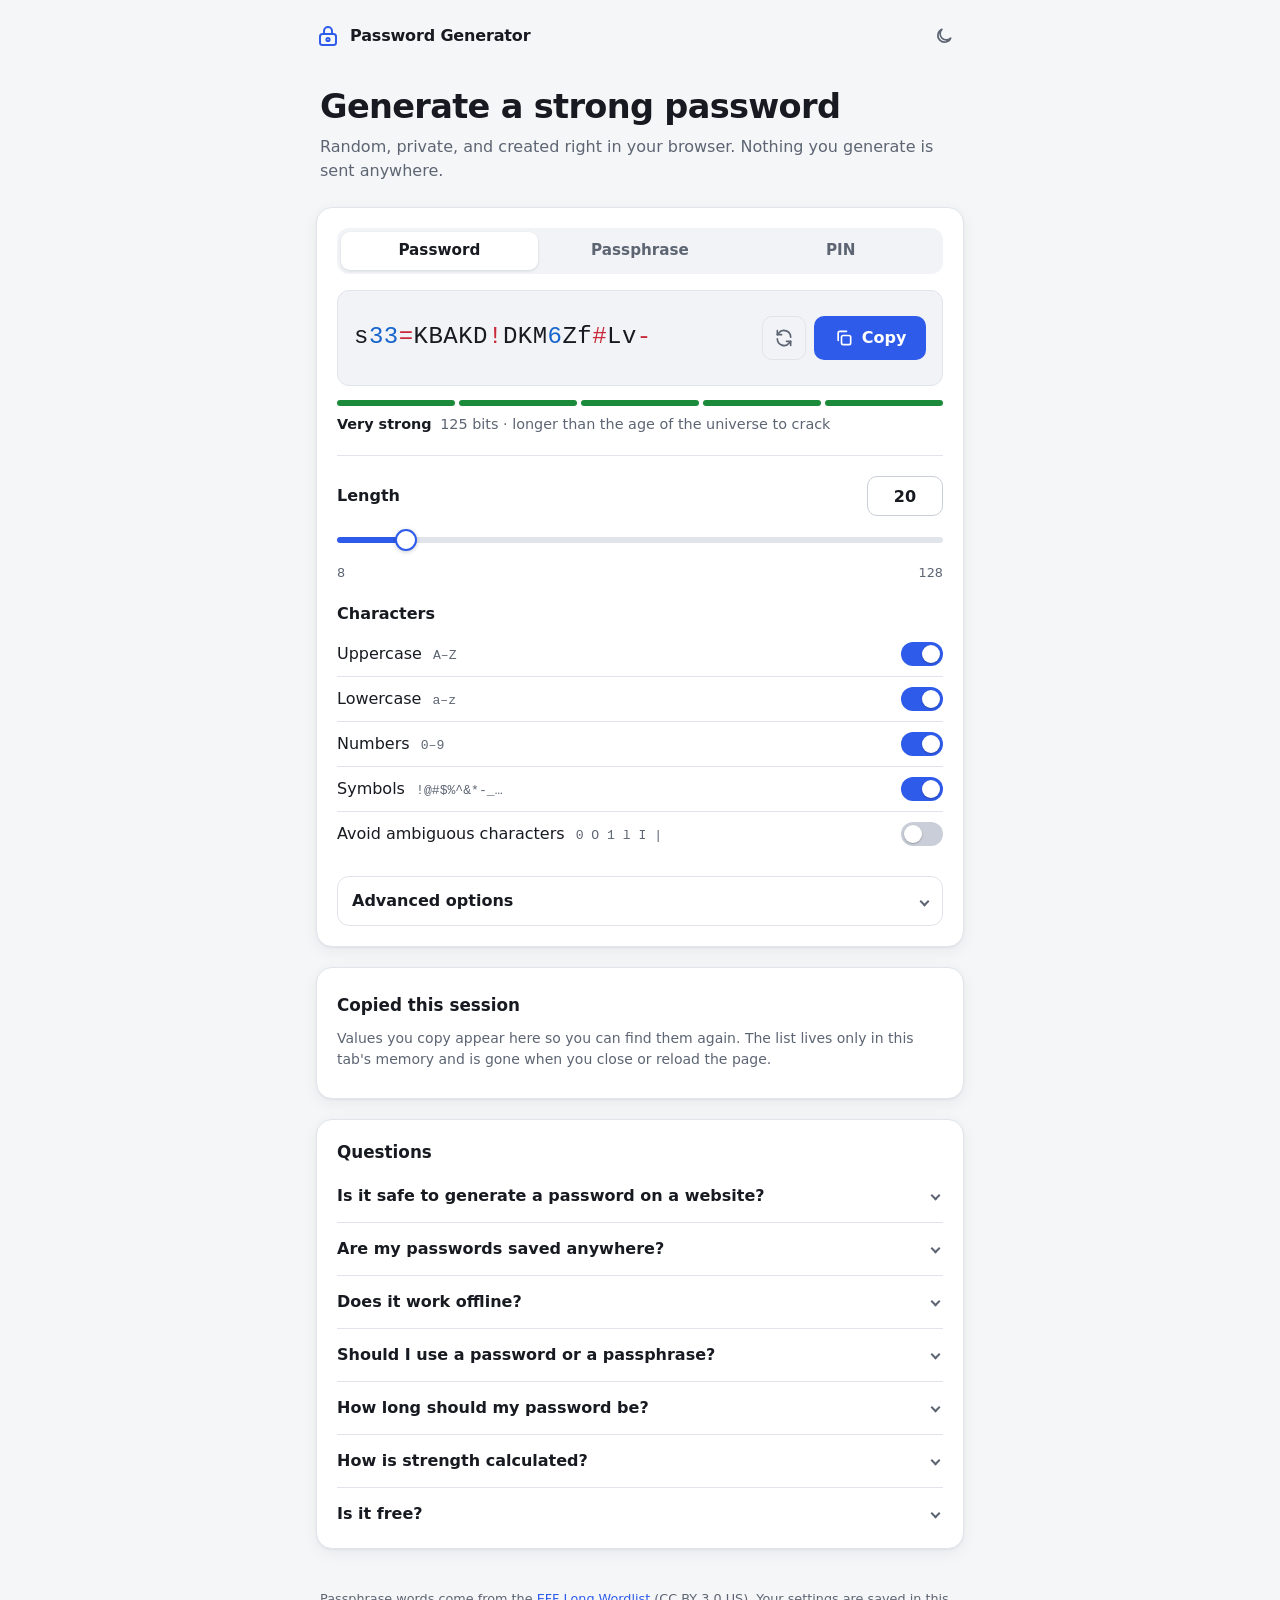
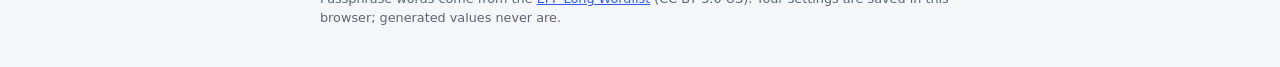
==== commit 7c2d05fa: "Shorten meta description to 139 characters Google truncates descriptions around 150–160 characters; " ====
--- a/index.html
+++ b/index.html
@@ -6,7 +6,7 @@
   <meta http-equiv="Content-Security-Policy" content="default-src 'none'; script-src 'self'; style-src 'self'; img-src 'self' data:; manifest-src 'self'; worker-src 'self'; base-uri 'none'; form-action 'none'">
   <meta name="referrer" content="no-referrer">
   <title>Password &amp; Passphrase Generator – Free, Private, Offline</title>
-  <meta name="description" content="Generate strong passwords, passphrases and PINs right in your browser. Free and open source, no tracking, works offline: nothing you generate leaves your device.">
+  <meta name="description" content="Generate strong passwords, passphrases and PINs in your browser. Free, open source, no tracking, works offline. Nothing leaves your device.">
   <link rel="canonical" href="https://simonesarti.github.io/password-generator/">
 
   <!-- Link previews (Open Graph / X) -->
--- a/assets/css/style.css
+++ b/assets/css/style.css
@@ -492,7 +492,15 @@
   transition: transform 0.15s;
 }
 .faq-item[open] summary::after { transform: rotate(-135deg); }
-.faq-item p { padding: 0 0 16px; font-size: 0.925rem; color: var(--muted); }
+.faq-item p {
+  margin: 0 0 14px;
+  padding: 12px 14px;
+  background: var(--surface-2);
+  border: 1px solid var(--border);
+  border-radius: 12px;
+  font-size: 0.925rem;
+  color: var(--muted);
+}
 
 .footer { max-width: 680px; margin: 0 auto; padding: 8px 20px 40px; font-size: 0.8rem; color: var(--muted); }
 
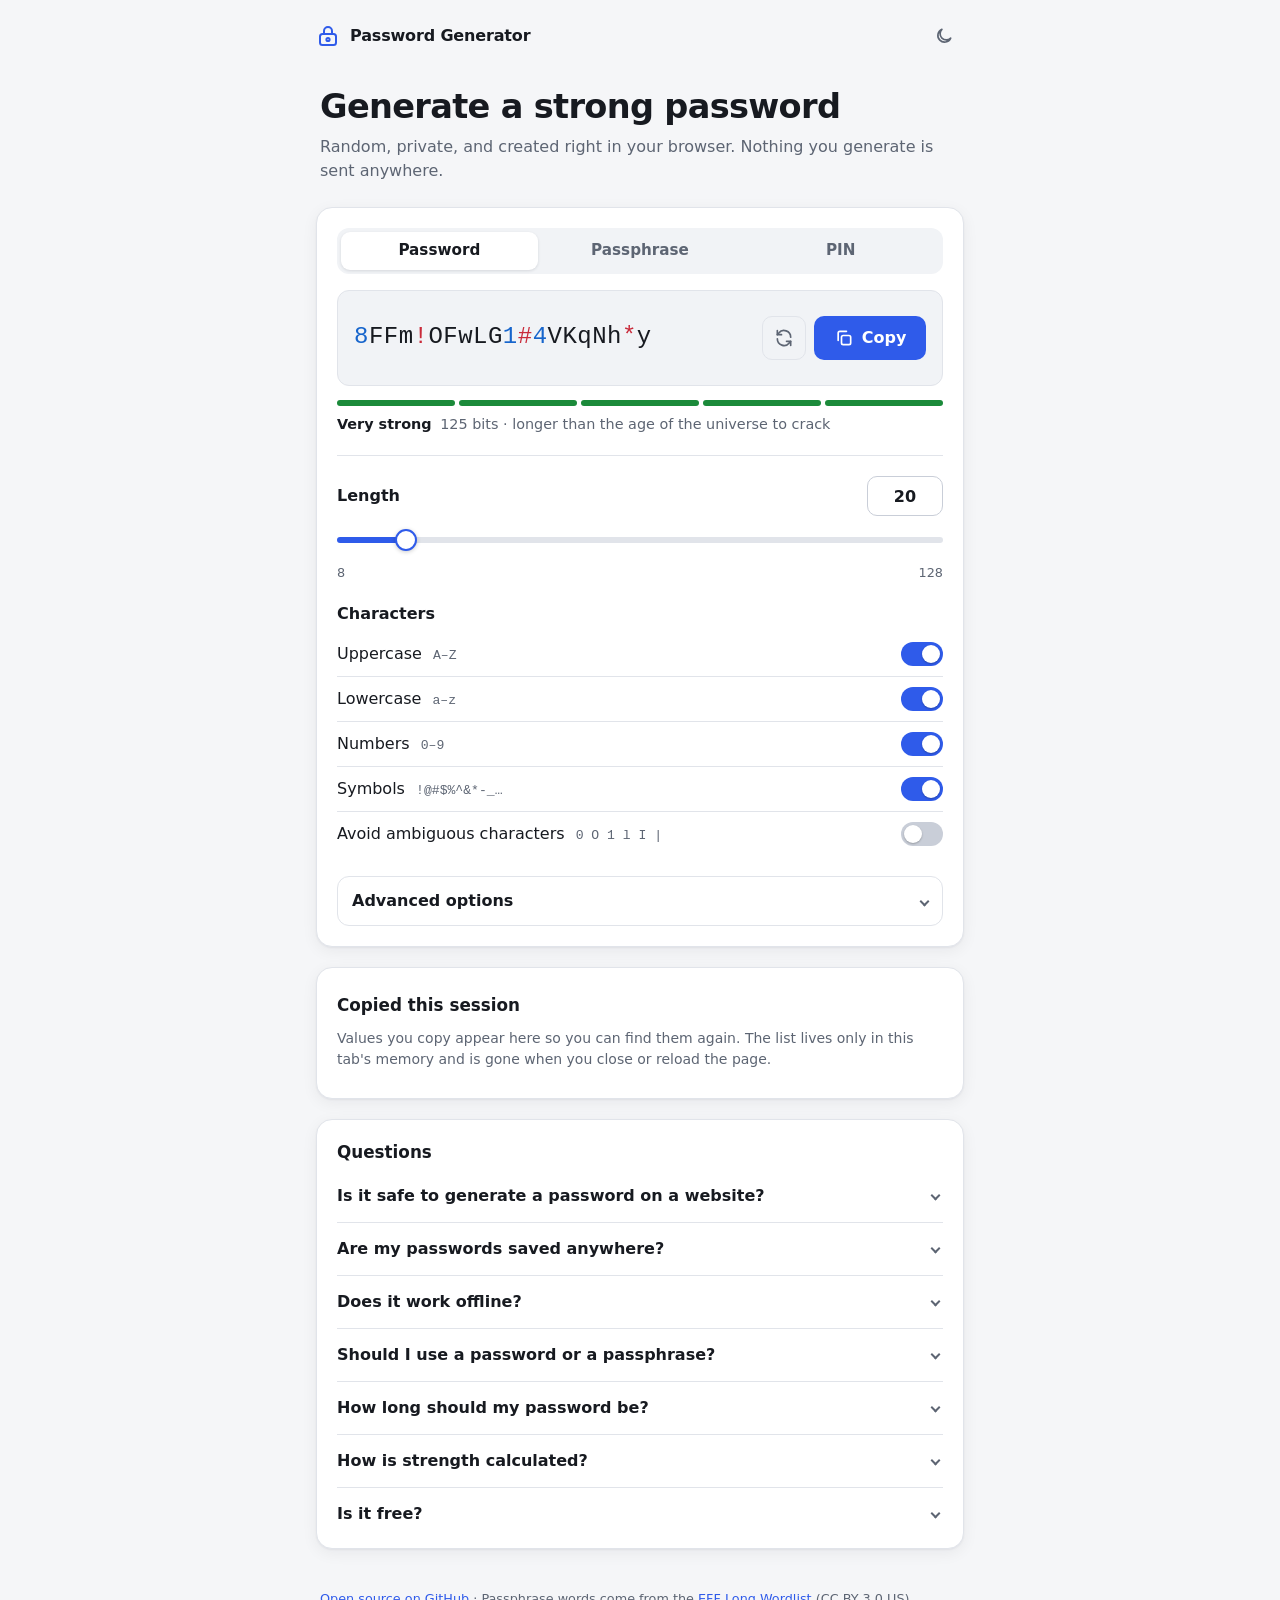
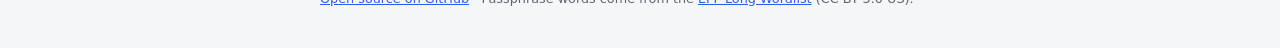
==== commit ffee0422: "Footer: link to GitHub source, drop duplicate settings note The saved-settings sentence is already c" ====
--- a/index.html
+++ b/index.html
@@ -252,7 +252,7 @@
   </main>
 
   <footer class="footer">
-    <p>Passphrase words come from the <a href="https://www.eff.org/dice" rel="noopener noreferrer">EFF Long Wordlist</a> (CC BY 3.0 US). Your settings are saved in this browser; generated values never are.</p>
+    <p><a href="https://github.com/simonesarti/password-generator" rel="noopener noreferrer">Open source on GitHub</a> · Passphrase words come from the <a href="https://www.eff.org/dice" rel="noopener noreferrer">EFF Long Wordlist</a> (CC BY 3.0 US).</p>
   </footer>
 
   <div id="toast" class="toast" role="status" aria-live="polite"></div>
